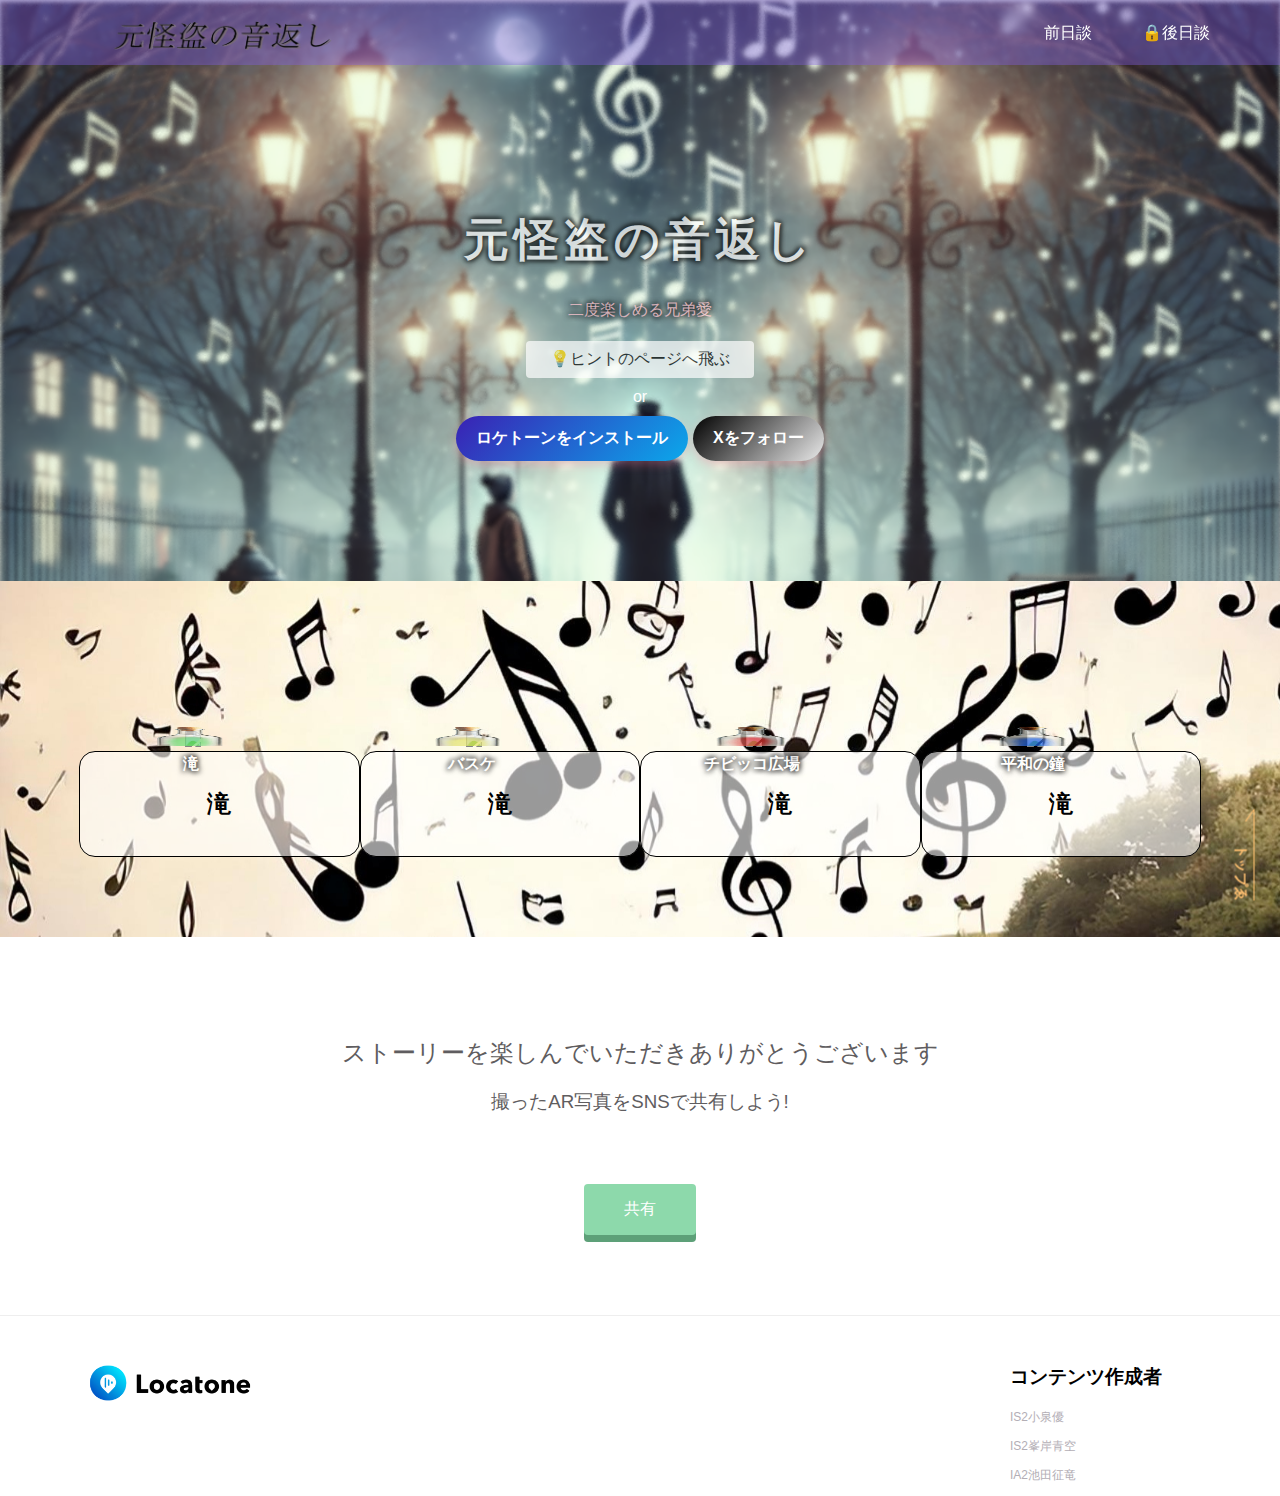
==== index.html @ ffb0edca "Add files via upload" ====
<!DOCTYPE html>
<html>
  <head>
    
    <meta charset="utf-8">
    <meta name="viewport" content="width=device-width, initial-scale=1.0">
    <title>Locatone「元怪盗の音返し」</title>
    <link rel="stylesheet" href="">
    <link rel="stylesheet" href="https://maxcdn.bootstrapcdn.com/font-awesome/4.5.0/css/font-awesome.min.css">
    <link rel="stylesheet" href="stylesheet.css">
    <link rel="stylesheet" href="responsive.css">
    <link rel="stylesheet" href="images">
    <link rel="icon" href="images/hat_r.png">
    <link rel="stylesheet" href="top_btn.css">
    <link rel="stylesheet" href="scroll.css">
    <link rel="stylesheet" href="app.css">
    <link rel="stylesheet" href="xbtn.css">
  </head>

  <body>
    <header>
      <div class="container">
        <div class="header-left">
          <a href="#"><img src="images/title_logo_r.png" alt=""></a>
          
        </div>
        <!-- ここにスマートフォン用のメニューアイコンを追加してください -->
        <span class="fa fa-bars menu-icon"></span>

        <div class="header-right">
          <a href="#">前日談</a>
          <a href="second.html" class="login">🔒後日談</a>
        </div>
      </div>
    </header>
    <div class="top-wrapper">
      <div class="container">
        <h1>元怪盗の音返し</h1>
        <p class="catch">二度楽しめる兄弟愛</p>
        <!--
        <p>初心者にもやさしいスライドとレッスンで、Webサービスを作りながらプログラミングを学んでいきましょう。</p>-->
        
        <div class="btn-wrapper">
          <a href="hint.html" class="btn signup">💡ヒントのページへ飛ぶ</a>
          <p>or</p>
          <!--
          https://play.google.com/store/apps/details?id=jp.co.sony.soundar.smp
          https://app.apple.com/jp/app/locatone/id1524608592-->
          

            <button class="appbtn"id="installBtn">ロケトーンをインストール</button>
            <button class="xbtn" id="installBtnB">Xをフォロー</button>

            <div id="popup-a" class="popup" data-type="a">
                <button class="appbtn" onclick="window.location.href='https://app.apple.com/jp/app/locatone/id1524608592'">📱 App Store</button>
                <button class="appbtn" onclick="window.location.href='https://play.google.com/store/apps/details?id=jp.co.sony.soundar.smp'">🤖 Google Play</button>
            </div>
            <script src="app.js"></script>
            
            <!-- ポップアップ B -->
            <div id="popup-b" class="x-popup" data-type="b">
                <button class="xbtn" onclick="window.location.href='https://x.com/locatonebysony?s=21&t=mV1ta0eCz8HTic4G0xI1rg'">Locatone公式</button>
                <button class="xbtn" onclick="window.location.href='https://x.com/yellow_closet?s=21&t=mV1ta0eCz8HTic4G0xI1rg'">元怪盗の音返し公式</button>
            </div>
            <script src="xbtn.js"></script>

          
        </div>
      </div>
    </div>
    <div class="password-popup" id="popup" data-type="c">
      <div>
        <p>ネタバレを含んでいるためスクロールを制限しています</p>
        <button onclick="unlockScroll()">解除</button>
        <a href="hint.html">ヒント</a><a href="#">前日談</a>
      </div>
    </div>
    <script src="scroll.js"></script>
    <div class="lesson-wrapper">
      <div class="container">
        <div class="heading">
          <h2></h2>
        </div>
        <div class="lessons">
          <div class="lesson">
            <div class="lesson-icon">
              <img src="https://prog-8.com/images/html/advanced/html.png">
              <div class="btn">
                <img class="bottles"src="images/green_bin-r.png" alt="">
                <p><b>滝</b></p>                              
              </div>
              
              
            </div>
            <div class="parent">
              <h2>滝</h2>
              <div class="toggle">
                <div>
                  <img src="un" alt="">
                  <p class="text-contents">滝を見ると落ち着く</p>
                </div>
              </div>
            </div>

          </div>
          <div class="lesson">
            <div class="lesson-icon">
              <img src="https://prog-8.com/images/html/advanced/jQuery.png">
              <div class="btn">
                <img class="bottles"src="images/yellow_bin-r.png" alt="">
                <p><b>バスケ</b></p>
              </div>
              
            </div>
            <div class="parent">
              <h2>滝</h2>
              <div class="toggle">
                <div>
                  <img src="un" alt="">
                  <p class="text-contents">滝を見ると落ち着く</p>
                </div>
              </div>
            </div>
          </div>
          <div class="lesson">
            <div class="lesson-icon">
              <img src="https://prog-8.com/images/html/advanced/ruby.png">
              <div class="btn">
                <img class="bottles"src="images/red_bin-r.png" alt="">
                <p><b>チビッコ広場</b></p>
              </div>
              
            </div>
            <div class="parent">
              <h2>滝</h2>
              <div class="toggle">
                <div>
                  <img src="un" alt="">
                  <p class="text-contents">滝を見ると落ち着く</p>
                </div>
              </div>
            </div>

          </div>
          <div class="lesson">
            <div class="lesson-icon">
              <img src="https://prog-8.com/images/html/advanced/php.png">
              <div class="btn">
                <img class="bottles"src="images/blue_bin-r.png" alt="">
                <p><b>平和の鐘</b></p>
              </div>
            </div>
            <div class="parent">
              <h2>滝</h2>
              <div class="toggle">
                <div>
                  <img src="un" alt="">
                  <p class="text-contents">滝を見ると落ち着く</p>
                </div>
              </div>
            </div>

          </div>
          <div class="clear"></div>
        </div>
      </div>
    </div>
    <div class="message-wrapper">
      <div class="container">
        <div class="heading">
          <h2>ストーリーを楽しんでいただきありがとうございます</h2>
          <h3>撮ったAR写真をSNSで共有しよう!</h3>
        </div>
        <a href="#" class="btn message">共有</a>
      </div>
    </div>
    <a href="#" id="page-top">トップゑ</a>
    <footer>
      <div class="container">
        <a href="https://www.locatone.sony.net"><img src="images/Locatone.png" alt=""></a>
        <!--<img src="">-->
        <div class="iput">
          <h3>コンテンツ作成者</h3>
          <p>IS2小泉優</p>
          <p>IS2峯岸青空</p>
          <p>IA2池田征竜</p>
        </div>
        
      </div>
    </footer>
  </body>
</html>
---- stylesheet.css ----
* {
  box-sizing: border-box;
}

body {
  margin: 0;
  font-family: "Hiragino Kaku Gothic ProN", sans-serif;
}

a {
  text-decoration: none;
}

.clear {
  clear: left;
}

.container {
  max-width: 1170px;
  width: 100%;
  padding: 0 15px;
  margin: 0 auto;
}

.top-wrapper {
  padding: 180px 0 100px 0;
  background-image: url(images/samune.png);
  background-size: cover;
  color: white;
  text-align: center;
}

.top-wrapper h1 {
  text-shadow: 
        2px 2px 4px rgba(0, 0, 0, 0.7),   /* 右下に黒い影 */
        -2px -2px 4px rgba(0, 0, 0, 0.7), /* 左上に黒い影 */
        2px -2px 4px rgba(0, 0, 0, 0.7),  /* 右上に黒い影 */
        -2px 2px 4px rgba(0, 0, 0, 0.7);  /* 左下に黒い影 */
  opacity: 0.7;
  font-size: 45px;
  letter-spacing: 5px;
}

.top-wrapper .catch {
  text-shadow: 
    2px 2px 4px rgba(0, 0, 0, 0.7),   /* 右下に黒い影 */
    -2px -2px 4px rgba(0, 0, 0, 0.7), /* 左上に黒い影 */
    2px -2px 4px rgba(0, 0, 0, 0.7),  /* 右上に黒い影 */
    -2px 2px 4px rgba(0, 0, 0, 0.7);  /* 左下に黒い影 */
  opacity: 0.7;
  color:pink;
}

.btn-wrapper {
  text-align: center;
  margin: 20px 0;
}

.btn-wrapper p {
  margin: 10px 0;
}

.signup {
  background-color: white;
}

.facebook {
  background-color: #55acee;
  margin-right: 10px;
}

.twitter {
  background-color: black;
}

.btn {
  padding: 8px 24px;
  color: white;
  display: inline-block;
  opacity: 0.7;
  border-radius: 4px;
  text-align: center;
}
.btn.signup{
  color:black;
}

.btn:hover {
  opacity: 1;
}

.fa {
  margin-right: 5px;
}


header {
  height: 65px;
  width: 100%;
  background-color: rgba(129, 96, 227, 0.4);
  position :fixed;
  top: 0;
  z-index: 10;
}

.logo {
  width: 124px;
  margin-top: 20px;
}

.header-left {
  float: left;
}
.header-left img{
  width:250px;
  height:65px;
}
.header-left a{
  height: 65px;
}
.header-left a {
  line-height: 65px;
  padding: 0 25px;
  color: white;
  display: block;
  float: left;
  transition: all 0.5s;
}

.header-left a:hover {
  background-color: rgba(255, 255, 255, 0.3);
}

.header-right {
  float: right;
  margin-right: -25px;
  
}

.header-right a {
  line-height: 65px;
  padding: 0 25px;
  color: white;
  display: block;
  float: left;
  transition: all 0.5s;
}

.header-right a:hover {
  background-color: rgba(255, 255, 255, 0.3);
}

/* menu-iconのCSSを貼り付けてください */
.menu-icon {
  color: white;
  float: right;
  font-size: 25px;
  padding: 21px 0;
  /* displayをnoneに指定してください */
  display: none;
}


.lesson-wrapper {
  padding-bottom: 80px;
  padding-left: 5%;
  padding-right: 5%;
  background-color: #f7f7f7;
  text-align: center;
  background-image:url(images/lesson_background.png);

}

.heading {
  padding-top: 80px;
  padding-bottom: 50px;
  color: #5f5d60;
}

.heading h2 {
  font-weight: normal;
}

.lesson {
  float: left;
  width: 25%;
}

.lesson-icon {
  position: relative;
  width:100%;
}

.bottles{
  width: 75%;
  height:100%;
}
.lesson-icon .bottles{
  position: absolute;
  left:3%;
  bottom: 25%;
}

.lesson-icon p{
  text-shadow: 
    2px 2px 4px rgba(0, 0, 0, 0.7),   /* 右下に黒い影 */
    -2px -2px 4px rgba(0, 0, 0, 0.7), /* 左上に黒い影 */
    2px -2px 4px rgba(0, 0, 0, 0.7),  /* 右上に黒い影 */
    -2px 2px 4px rgba(0, 0, 0, 0.7);  /* 左下に黒い影 */
  position: absolute;
  right:10%;
  top: 35%;
  width: 100%;
  color: white;

}
.parent{
  border: 1px solid #000;
  background-color: rgba(255, 255, 255, 0.6);

  padding: 1rem 1.5rem;
  border-radius: 1rem;
  &:hover .toggle{
    grid-template-rows: 1fr;
  }
  .btn:active .toggle {
    grid-template-rows: 1fr;
  }
  &:active .toggle {
    grid-template-rows: 1fr;
  }


  
  h2{
    font-size: 1.5rem;
    font-weight: 600;
  }
  .toggle{
    display: grid;
    grid-template-rows: 0fr;
    transition: grid-template-rows .4s ease;

    div{
      overflow: hidden;
    }
  }
}


.text-contents {
  width: 80%;
  display: inline-block;
  margin-top: 15px;
  font-size: 13px;
  color: black;
}

.heading h3 {
  font-weight: normal;
}

.message-wrapper {
  border-bottom: 1px solid #eee;
  padding-bottom: 80px;
  text-align: center;
}

.message {
  padding: 15px 40px;
  background-color: #5dca88;
  box-shadow: 0 7px #1a7940;
}

.message:active {
  position: relative;
  top: 7px;
  box-shadow: none;
}

footer img {
  float:left;
  width:200px;
}
footer .iput{
  float:right;
  width:200px;
}

footer p {
  color: #b3aeb5;
  font-size: 12px;
}

footer {
  padding-top: 30px;
  padding-bottom: 20px;
}
---- responsive.css ----
/* タブレット向けレイアウト */
@media all and (max-width: 1000px) {
    .lesson {
      width: 50%;
      margin-bottom: 50px;
    }
  
    footer {
      text-align: center;
    }
  
    .top-wrapper h1 {
      font-size: 32px;
    }
  
    .heading h2 {
      font-size: 20px;
    }
    
    
  }
  
  /* スマホ向けレイアウト */
  @media all and (max-width: 670px) {
    .lesson {
      width: 100%;
    }
  
    .btn {
      width: 100%;
    }
  
    .facebook {
      margin-bottom: 10px;
    }
    
    .top-wrapper {
      text-align: left;
    }
  
    /* header-rightクラスのdisplayをnoneに指定してください */
    .header-right{
      display: none;
    }
    
    /* menu-iconクラスのdisplayをblockに指定してください  */
  
    .menu-icon{
      display: block;
    }
    .top-wrapper h1 {
      font-size: 24px;
    }
  
    .top-wrapper p {
      font-size: 14px;
    }
    .lesson-icon {
      position: relative;
      width:100%;
    }
    
    .bottles{
      width: 75%;
      height:100%;
    }
    .lesson-icon .bottles{
      position: absolute;
      left:13%;
      bottom: 25%;
    }
    
    .lesson-icon p{
      text-shadow: 
        2px 2px 4px rgba(0, 0, 0, 0.7),   /* 右下に黒い影 */
        -2px -2px 4px rgba(0, 0, 0, 0.7), /* 左上に黒い影 */
        2px -2px 4px rgba(0, 0, 0, 0.7),  /* 右上に黒い影 */
        -2px 2px 4px rgba(0, 0, 0, 0.7);  /* 左下に黒い影 */
      position: absolute;
      right:10%;
      top: 35%;
      width: 100%;
      color: white;
      left:0%;
    
    }
    
  }
---- top_btn.css ----
/***追従するトップへ戻るボタン***/
#page-top {
    position: fixed;
    right: 5px;
    bottom: 20px;
    height: 50px;
    text-decoration: none;
    font-weight: bold;
    transform: rotate(90deg);
    font-size: 90%;
    line-height: 1.5rem;
    color: #737373;
    padding: 0 0 0 35px;
    border-top: solid 1px;
    color: #ffbf70;
  }
  #page-top::before {
    content: "";
    display: block;
    position: absolute;
    top: -1px;
    left: 0px;
    width: 15px;
    border-top: solid 1px;
    transform: rotate(35deg);
    transform-origin: left top;
    color: #ffbf70;
  }
---- scroll.css ----
.password-popup {
	position: fixed;
	top: 0;
	left: 0;
	width: 100%;
	height: 100%;
	background: rgba(0, 0, 0, 0.8);
	display: none; /* 初期状態で非表示 */
	justify-content: center;
	align-items: center;
	color: white;
	z-index: 1000;
  }
  /* 入力フォームのスタイル */
  .password-popup input {
	padding: 10px;
	font-size: 16px;
	margin-right: 10px;
  }
  
  .password-popup div {
    display: flex;
    flex-direction: column; /* 縦方向の配置 */
    justify-content: center; /* 垂直方向の中央揃え */
    align-items: center; /* 水平方向の中央揃え */
    height: 100%; /* コンテナを全画面の高さに */
    text-align: center; /* テキスト中央揃え */
  }
  
  .password-popup button {
    padding: 10px 20px;
    font-size: 16px;
    cursor: pointer;
    border: none;
    border-radius: 8px; /* ボタンの角を丸くする */
    background-color: #007bff; /* ボタンの背景色 */
    color: white; /* ボタン内の文字色 */
    box-shadow: 0px 4px 6px rgba(0, 0, 0, 0.2); /* ボタンに影を追加 */
    transition: background-color 0.3s ease; /* 背景色のホバーアニメーション */
    margin-bottom:50px;
  }
  
  .password-popup button:hover {
    background-color: #0056b3; /* ホバー時の背景色 */
  }

  .password-popup a{
    margin:3px 10px;
    background-color:gray;
    padding: 8px 24px;
    color: white;
    display: inline-block;
    gap:20px;
    opacity: 0.7;
    border-radius: 4px;
    text-align: center;
  }
---- app.css ----
.appbtn {
  background: linear-gradient(135deg, #3a21b4, #0ba8eb);
  color: white;
  font-size: 16px;
  font-weight: bold;
  border: none;
  border-radius: 25px;
  padding: 12px 20px;
  cursor: pointer;
  transition: all 0.3s ease-in-out;
  box-shadow: 0 4px 10px rgba(255, 120, 150, 0.3);
}

.appbtn:hover {
  transform: scale(1.05);
  box-shadow: 0 6px 15px rgba(255, 120, 150, 0.5);
}

.appbtn:active {
  transform: scale(0.98);
}

.popup .appbtn {
  width: 80%;
  background: linear-gradient(135deg, #2602de, #79e4ea);
}

.popup .appbtn:hover {
  box-shadow: 0 6px 15px rgba(0, 242, 254, 0.5);
}
---- xbtn.css ----
.xbtn {
    background: linear-gradient(135deg, #000000, #eaeaea);
    color: white;
    font-size: 16px;
    font-weight: bold;
    border: none;
    border-radius: 25px;
    padding: 12px 20px;
    cursor: pointer;
    transition: all 0.3s ease-in-out;
    box-shadow: 0 4px 10px rgba(255, 120, 150, 0.3);
  }
  
  .xbtn:hover {
    transform: scale(1.05);
    box-shadow: 0 6px 15px rgba(75, 44, 255, 0.5);
  }
  
  .xbtn:active {
    transform: scale(0.98);
  }
  
  .x-popup .xbtn {
    width: 80%;
    background: linear-gradient(135deg, #000000, #79e4ea);
  }
  
  .x-popup .xbtn:hover {
    box-shadow: 0 6px 15px rgba(0, 242, 254, 0.5);
  }
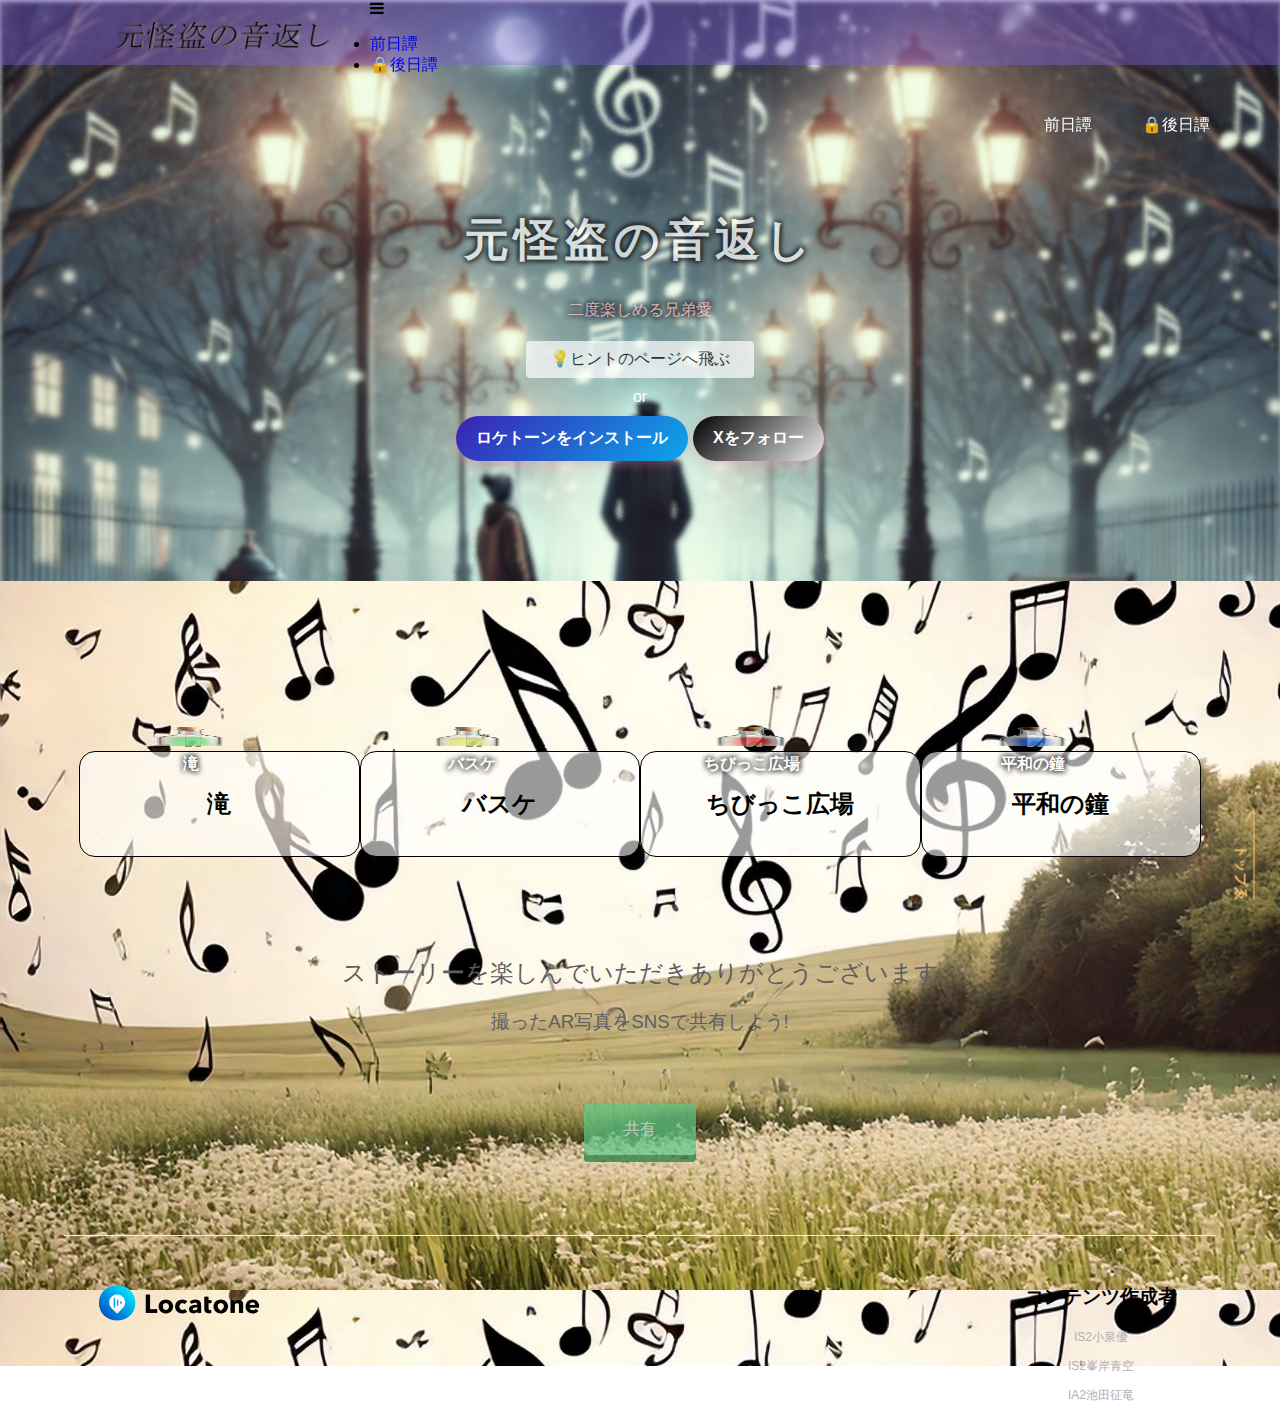
==== commit dee5f7e7: "Update index.html" ====
--- a/index.html
+++ b/index.html
@@ -14,6 +14,7 @@
     <link rel="stylesheet" href="top_btn.css">
     <link rel="stylesheet" href="scroll.css">
     <link rel="stylesheet" href="app.css">
+    <script defer src="burger.js"></script>
     <link rel="stylesheet" href="xbtn.css">
   </head>
 
@@ -25,11 +26,19 @@
           
         </div>
         <!-- ここにスマートフォン用のメニューアイコンを追加してください -->
-        <span class="fa fa-bars menu-icon"></span>
+        <div class="menu-button" id="menu-button">
+          <i class="fa fa-bars"></i>
+        </div>
+          <nav class="menu" id="menu">
+            <ul>
+                <li><a href="#">前日譚</a></li>
+                <li><a href="second.html" class="login">🔒後日譚</a></li>
+            </ul>
+          </nav>
 
         <div class="header-right">
-          <a href="#">前日談</a>
-          <a href="second.html" class="login">🔒後日談</a>
+          <a href="#">前日譚</a>
+          <a href="second.html" class="login">🔒後日譚</a>
         </div>
       </div>
     </header>
@@ -45,14 +54,14 @@
           <p>or</p>
           <!--
           https://play.google.com/store/apps/details?id=jp.co.sony.soundar.smp
-          https://app.apple.com/jp/app/locatone/id1524608592-->
+          https://apps.apple.com/jp/app/locatone/id1524608592-->
           
 
             <button class="appbtn"id="installBtn">ロケトーンをインストール</button>
             <button class="xbtn" id="installBtnB">Xをフォロー</button>
 
             <div id="popup-a" class="popup" data-type="a">
-                <button class="appbtn" onclick="window.location.href='https://app.apple.com/jp/app/locatone/id1524608592'">📱 App Store</button>
+                <button class="appbtn" onclick="window.location.href='https://apps.apple.com/jp/app/locatone/id1524608592'">📱 App Store</button>
                 <button class="appbtn" onclick="window.location.href='https://play.google.com/store/apps/details?id=jp.co.sony.soundar.smp'">🤖 Google Play</button>
             </div>
             <script src="app.js"></script>
@@ -60,7 +69,7 @@
             <!-- ポップアップ B -->
             <div id="popup-b" class="x-popup" data-type="b">
                 <button class="xbtn" onclick="window.location.href='https://x.com/locatonebysony?s=21&t=mV1ta0eCz8HTic4G0xI1rg'">Locatone公式</button>
-                <button class="xbtn" onclick="window.location.href='https://x.com/yellow_closet?s=21&t=mV1ta0eCz8HTic4G0xI1rg'">元怪盗の音返し公式</button>
+                <button class="xbtn" onclick="window.location.href='https://x.com/otogaeshi?s=11&t=mV1ta0eCz8HTic4G0xl1rg'">元怪盗の音返し公式</button>
             </div>
             <script src="xbtn.js"></script>
 
@@ -81,6 +90,7 @@
         <div class="heading">
           <h2></h2>
         </div>
+        <script src="explain.js"></script>
         <div class="lessons">
           <div class="lesson">
             <div class="lesson-icon">
@@ -113,11 +123,11 @@
               
             </div>
             <div class="parent">
-              <h2>滝</h2>
-              <div class="toggle">
-                <div>
-                  <img src="un" alt="">
-                  <p class="text-contents">滝を見ると落ち着く</p>
+              <h2>バスケ</h2>
+              <div class="toggle">
+                <div>
+                  <img src="un" alt="">
+                  <p class="text-contents">運動は大事</p>
                 </div>
               </div>
             </div>
@@ -127,16 +137,16 @@
               <img src="https://prog-8.com/images/html/advanced/ruby.png">
               <div class="btn">
                 <img class="bottles"src="images/red_bin-r.png" alt="">
-                <p><b>チビッコ広場</b></p>
-              </div>
-              
-            </div>
-            <div class="parent">
-              <h2>滝</h2>
-              <div class="toggle">
-                <div>
-                  <img src="un" alt="">
-                  <p class="text-contents">滝を見ると落ち着く</p>
+                <p><b>ちびっこ広場</b></p>
+              </div>
+              
+            </div>
+            <div class="parent">
+              <h2>ちびっこ広場</h2>
+              <div class="toggle">
+                <div>
+                  <img src="un" alt="">
+                  <p class="text-contents">ユニークな遊具がたくさん</p>
                 </div>
               </div>
             </div>
@@ -151,11 +161,11 @@
               </div>
             </div>
             <div class="parent">
-              <h2>滝</h2>
-              <div class="toggle">
-                <div>
-                  <img src="un" alt="">
-                  <p class="text-contents">滝を見ると落ち着く</p>
+              <h2>平和の鐘</h2>
+              <div class="toggle">
+                <div>
+                  <img src="un" alt="">
+                  <p class="text-contents">綺麗な音色</p>
                 </div>
               </div>
             </div>
@@ -163,7 +173,6 @@
           </div>
           <div class="clear"></div>
         </div>
-      </div>
     </div>
     <div class="message-wrapper">
       <div class="container">
@@ -189,4 +198,4 @@
       </div>
     </footer>
   </body>
-</html>+</html>
--- a/stylesheet.css
+++ b/stylesheet.css
@@ -214,13 +214,13 @@
   color: white;
 
 }
-.parent{
+.parent {
   border: 1px solid #000;
   background-color: rgba(255, 255, 255, 0.6);
-
   padding: 1rem 1.5rem;
   border-radius: 1rem;
-  &:hover .toggle{
+  -webkit-tap-highlight-color: transparent; 
+  &:hover .toggle {
     grid-template-rows: 1fr;
   }
   .btn:active .toggle {
@@ -230,22 +230,22 @@
     grid-template-rows: 1fr;
   }
 
-
-  
-  h2{
+  h2 {
     font-size: 1.5rem;
     font-weight: 600;
   }
-  .toggle{
+  
+  .toggle {
     display: grid;
     grid-template-rows: 0fr;
-    transition: grid-template-rows .4s ease;
-
-    div{
+    transition: grid-template-rows 0.4s ease;
+
+    div {
       overflow: hidden;
     }
   }
 }
+
 
 
 .text-contents {
@@ -298,4 +298,4 @@
 }
 
 
-  +  
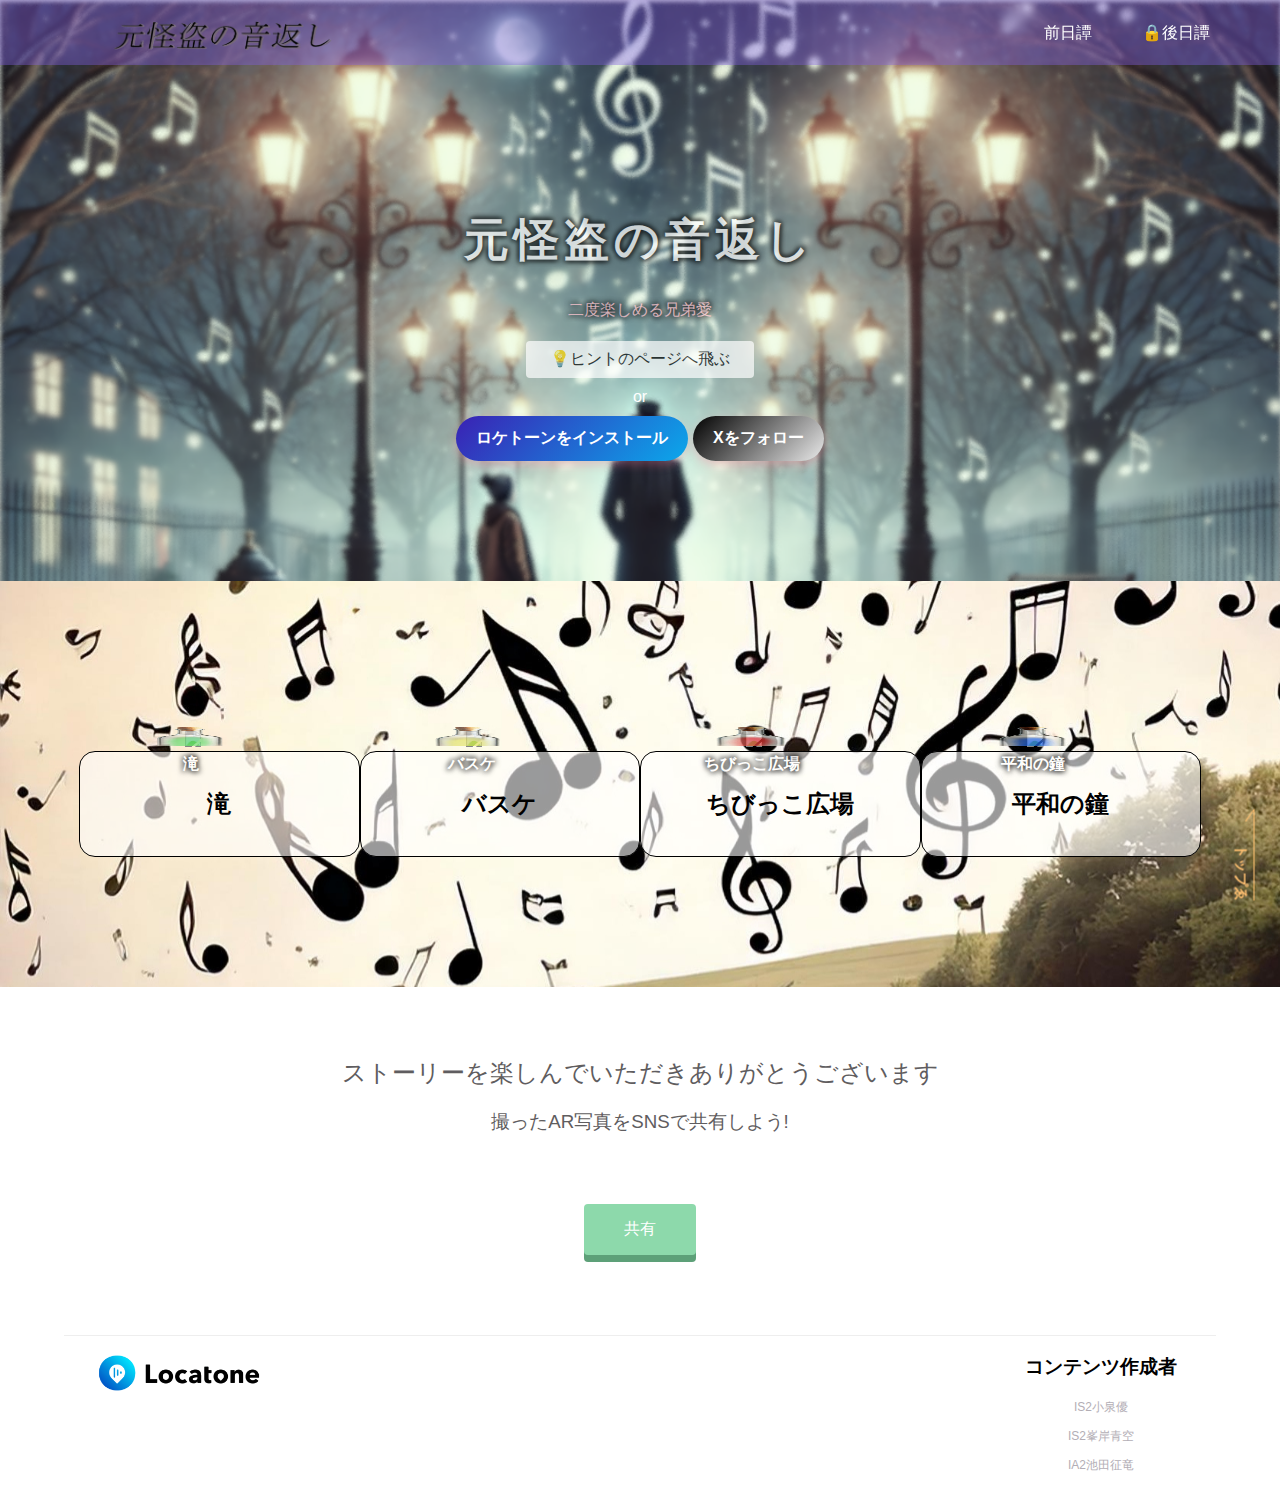
==== commit 4206b668: "Add files via upload" ====
--- a/index.html
+++ b/index.html
@@ -171,9 +171,11 @@
             </div>
 
           </div>
-          <div class="clear"></div>
-        </div>
-    </div>
+          
+        </div>
+        
+    </div>
+    <div class="clear"></div>
     <div class="message-wrapper">
       <div class="container">
         <div class="heading">
@@ -198,4 +200,4 @@
       </div>
     </footer>
   </body>
-</html>
+</html>--- a/stylesheet.css
+++ b/stylesheet.css
@@ -15,7 +15,7 @@
   clear: left;
 }
 
-.container {
+.message-wrapper, .container {
   max-width: 1170px;
   width: 100%;
   padding: 0 15px;
@@ -144,6 +144,9 @@
   display: block;
   float: left;
   transition: all 0.5s;
+}
+.menu-button, .menu {
+  display: none;
 }
 
 .header-right a:hover {
@@ -263,7 +266,9 @@
 .message-wrapper {
   border-bottom: 1px solid #eee;
   padding-bottom: 80px;
-  text-align: center;
+  padding-top:100px;
+  text-align: center;
+  float:left;
 }
 
 .message {
@@ -298,4 +303,4 @@
 }
 
 
-  
+  --- a/responsive.css
+++ b/responsive.css
@@ -84,5 +84,58 @@
       left:0%;
     
     }
+    .menu-button {
+      display: block;
+      font-size: 24px;
+      cursor: pointer;
+      position: absolute;
+      right: 20px;
+      top: 10px;
+      color:white;
+      padding-top:3px;
+  }
+
+  /* メニューの基本スタイル（非表示状態） */
+  .menu {
+      display: none;
+      background: #444;
+      position: absolute;
+      top: 50px;
+      right: 20px;
+      width: 200px;
+      border-radius: 5px;
+      box-shadow: 0px 4px 6px rgba(0, 0, 0, 0.1);
+  }
+
+  /* メニューが開いた時 */
+  .menu.active {
+      display: block;
+  }
+
+  /* メニューのリスト */
+  .menu ul {
+      list-style: none;
+      padding: 0;
+      margin: 0;
+  }
+
+  .menu ul li {
+      border-bottom: 1px solid #555;
+  }
+
+  .menu ul li:last-child {
+      border-bottom: none;
+  }
+
+  .menu ul li a {
+      display: block;
+      padding: 12px;
+      text-decoration: none;
+      color: white;
+  }
+
+  .menu ul li a:hover {
+      background: #555;
+  }
     
-  }
+}
